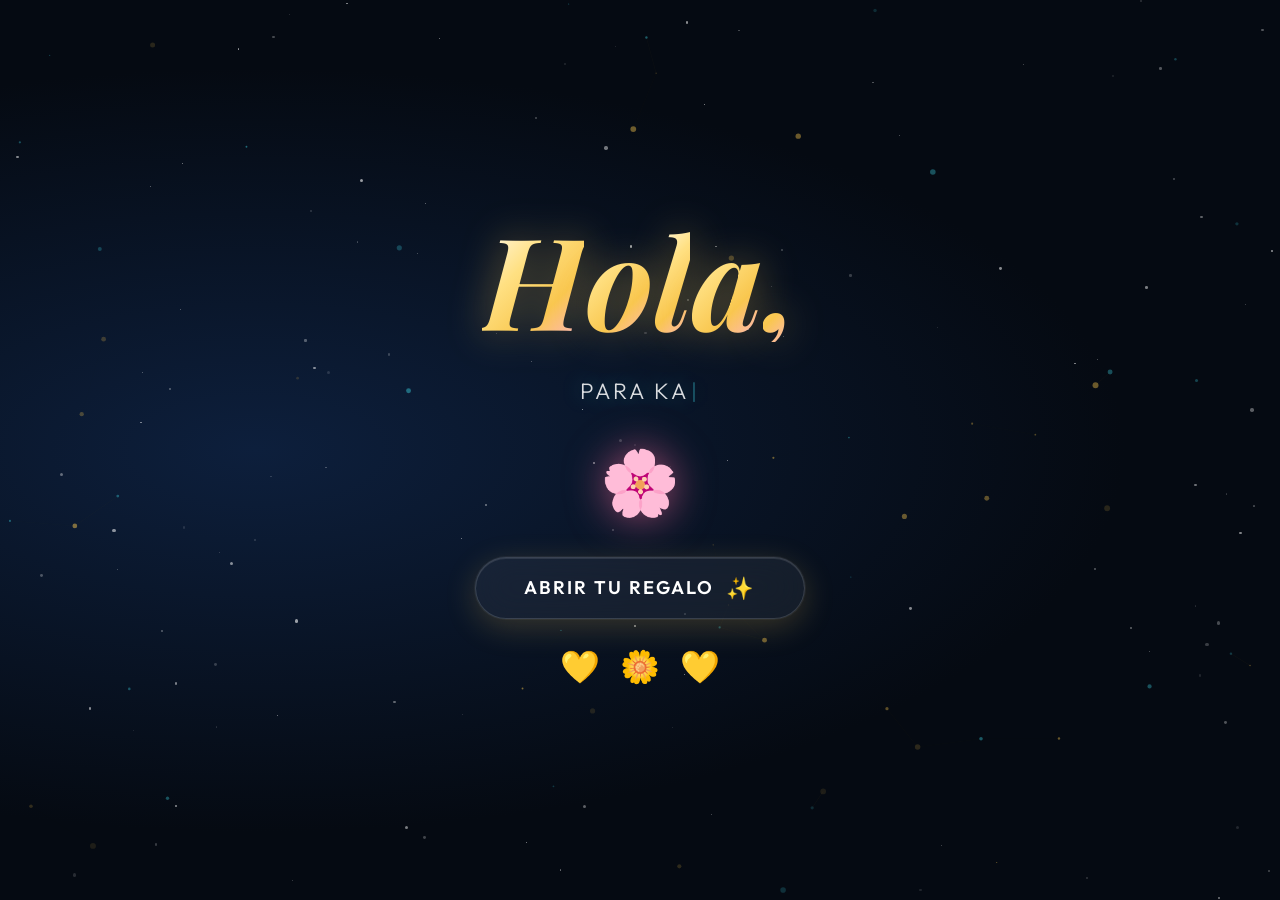
==== index.html @ 010958ec "Add files via upload" ====
<!DOCTYPE html>
<html lang="es">

<head>
  <meta charset="UTF-8">
  <meta http-equiv="X-UA-Compatible" content="IE=edge">
  <meta name="viewport" content="width=device-width, initial-scale=1.0">
  <meta name="description" content="Un detalle especial para ti, con flores y amor.">
  <link rel="stylesheet" href="css/style.css">
  <link rel="icon" href="img/flowers.png" type="image/x-icon">
  <link rel="preconnect" href="https://fonts.googleapis.com">
  <link rel="preconnect" href="https://fonts.gstatic.com" crossorigin>
  <link href="https://fonts.googleapis.com/css2?family=Playfair+Display:ital,wght@0,700;1,700&family=Outfit:wght@300;400;600&display=swap" rel="stylesheet">
  <title>Para Ti 🌸</title>
</head>

<body>
  <!-- Fondo de partículas -->
  <canvas id="particles-canvas"></canvas>

  <!-- Estrellas de fondo -->
  <div class="stars-bg" id="stars-bg"></div>

  <!-- Contenido principal -->
  <div class="main-content">
    <!-- Decoración flotante superior -->
    <div class="floating-petals" id="floating-petals"></div>

    <!-- Título animado letra por letra -->
    <div class="greetings" id="greetings">
      <span>H</span><span>o</span><span>l</span><span>a</span><span>,</span>
    </div>

    <!-- Descripción con typewriter -->
    <div class="description">
      <span id="typewriter-text"></span><span class="cursor">|</span>
    </div>

    <!-- Icono de flor decorativo -->
    <div class="flower-icon">🌸</div>

    <!-- Botón glassmorphism -->
    <div class="button-wrapper">
      <a href="flower.html" id="btn-enter" class="btn-glass">
        <span class="btn-text">Abrir tu regalo</span>
        <span class="btn-icon">✨</span>
      </a>
    </div>

    <!-- Decoración inferior -->
    <div class="bottom-decoration">
      <span>💛</span><span>🌼</span><span>💛</span>
    </div>
  </div>

  <script src="js/index.js"></script>
</body>

</html>
---- css/style.css ----
@import url('https://fonts.googleapis.com/css2?family=Playfair+Display:ital,wght@0,700;1,700&family=Outfit:wght@300;400;600&display=swap');

/* ============================
   RESET & VARIABLES
   ============================ */
*, *::before, *::after {
  margin: 0;
  padding: 0;
  box-sizing: border-box;
}

:root {
  --gold: #f9c74f;
  --gold-light: #ffe082;
  --gold-dark: #c79a00;
  --rose: #ff6b9d;
  --rose-light: #ffb3d1;
  --teal: #39c6d6;
  --dark: #050a12;
  --dark-2: #0a1426;
  --glass-bg: rgba(255, 255, 255, 0.06);
  --glass-border: rgba(255, 255, 255, 0.15);
}

/* ============================
   BASE
   ============================ */
html, body {
  width: 100%;
  height: 100%;
  overflow: hidden;
}

body {
  font-family: 'Outfit', sans-serif;
  background: radial-gradient(ellipse at 20% 50%, #0d1f3c 0%, var(--dark) 60%),
              radial-gradient(ellipse at 80% 20%, #1a0a2e 0%, transparent 50%);
  background-color: var(--dark);
  display: flex;
  align-items: center;
  justify-content: center;
  min-height: 100vh;
  position: relative;
}

/* ============================
   FONDO - CANVAS DE PARTÍCULAS
   ============================ */
#particles-canvas {
  position: fixed;
  top: 0;
  left: 0;
  width: 100%;
  height: 100%;
  z-index: 0;
  pointer-events: none;
}

/* ============================
   ESTRELLAS DE FONDO
   ============================ */
.stars-bg {
  position: fixed;
  top: 0;
  left: 0;
  width: 100%;
  height: 100%;
  z-index: 1;
  pointer-events: none;
}

.star {
  position: absolute;
  border-radius: 50%;
  background: white;
  animation: twinkle var(--duration, 3s) ease-in-out infinite var(--delay, 0s);
}

@keyframes twinkle {
  0%, 100% { opacity: 0.2; transform: scale(1); }
  50% { opacity: 1; transform: scale(1.4); }
}

/* ============================
   PÉTALOS FLOTANTES
   ============================ */
.floating-petals {
  position: fixed;
  top: 0;
  left: 0;
  width: 100%;
  height: 100%;
  pointer-events: none;
  z-index: 2;
  overflow: hidden;
}

.petal {
  position: absolute;
  top: -60px;
  font-size: clamp(14px, 2.5vw, 28px);
  animation: fall-petal linear infinite;
  opacity: 0;
}

@keyframes fall-petal {
  0% {
    transform: translateY(-60px) rotate(0deg) translateX(0);
    opacity: 0;
  }
  10% { opacity: 0.8; }
  80% { opacity: 0.6; }
  100% {
    transform: translateY(110vh) rotate(720deg) translateX(var(--drift, 40px));
    opacity: 0;
  }
}

/* ============================
   CONTENIDO PRINCIPAL
   ============================ */
.main-content {
  position: relative;
  z-index: 10;
  display: flex;
  flex-direction: column;
  align-items: center;
  justify-content: center;
  gap: clamp(16px, 3vh, 32px);
  padding: 40px 20px;
  text-align: center;
}

/* ============================
   SALUDO LETRA A LETRA
   ============================ */
.greetings {
  font-family: 'Playfair Display', serif;
  font-size: clamp(3.5rem, 12vw, 8rem);
  font-weight: 700;
  font-style: italic;
  line-height: 1;
  letter-spacing: -2px;
  display: flex;
  align-items: center;
  gap: 2px;
}

.greetings > span {
  display: inline-block;
  animation: glow-letter 3s ease-in-out infinite;
  background: linear-gradient(135deg, #fff 0%, var(--gold-light) 40%, var(--gold) 70%, var(--rose-light) 100%);
  -webkit-background-clip: text;
  -webkit-text-fill-color: transparent;
  background-clip: text;
  filter: drop-shadow(0 0 20px rgba(249, 199, 79, 0.4));
}

.greetings > span:nth-child(1) { animation-delay: 0s; }
.greetings > span:nth-child(2) { animation-delay: 0.15s; }
.greetings > span:nth-child(3) { animation-delay: 0.3s; }
.greetings > span:nth-child(4) { animation-delay: 0.45s; }
.greetings > span:nth-child(5) { animation-delay: 0.6s; }

@keyframes glow-letter {
  0%, 100% {
    filter: drop-shadow(0 0 15px rgba(249, 199, 79, 0.5));
    transform: translateY(0);
  }
  50% {
    filter: drop-shadow(0 0 35px rgba(249, 199, 79, 0.9)) drop-shadow(0 0 60px rgba(255, 107, 157, 0.4));
    transform: translateY(-5px);
  }
}

/* ============================
   DESCRIPCIÓN CON TYPEWRITER
   ============================ */
.description {
  font-size: clamp(0.95rem, 2.5vw, 1.4rem);
  font-weight: 300;
  color: rgba(255, 255, 255, 0.85);
  letter-spacing: 3px;
  text-transform: uppercase;
  min-height: 2em;
  display: flex;
  align-items: center;
  gap: 2px;
  text-shadow: 0 0 20px rgba(57, 198, 214, 0.4);
}

.cursor {
  display: inline-block;
  color: var(--teal);
  animation: blink-cursor 1s step-end infinite;
  font-weight: 100;
}

@keyframes blink-cursor {
  0%, 100% { opacity: 1; }
  50% { opacity: 0; }
}

/* ============================
   ÍCONO FLOR DECORATIVO
   ============================ */
.flower-icon {
  font-size: clamp(2.5rem, 6vw, 4rem);
  animation: float-icon 3s ease-in-out infinite;
  filter: drop-shadow(0 0 20px rgba(255, 107, 157, 0.6));
}

@keyframes float-icon {
  0%, 100% { transform: translateY(0) rotate(-5deg) scale(1); }
  33% { transform: translateY(-12px) rotate(5deg) scale(1.1); }
  66% { transform: translateY(-6px) rotate(-3deg) scale(1.05); }
}

/* ============================
   BOTÓN GLASSMORPHISM
   ============================ */
.button-wrapper {
  margin-top: 8px;
}

.btn-glass {
  display: inline-flex;
  align-items: center;
  gap: 12px;
  padding: 16px 48px;
  border-radius: 100px;
  text-decoration: none;
  font-family: 'Outfit', sans-serif;
  font-size: clamp(0.9rem, 2vw, 1.15rem);
  font-weight: 600;
  letter-spacing: 2px;
  text-transform: uppercase;
  color: #fff;
  background: var(--glass-bg);
  backdrop-filter: blur(20px);
  -webkit-backdrop-filter: blur(20px);
  border: 1px solid var(--glass-border);
  box-shadow: 
    0 8px 32px rgba(249, 199, 79, 0.2),
    0 0 0 1px rgba(255, 255, 255, 0.05),
    inset 0 1px 0 rgba(255, 255, 255, 0.1);
  position: relative;
  overflow: hidden;
  transition: all 0.4s cubic-bezier(0.175, 0.885, 0.32, 1.275);
  cursor: pointer;
}

.btn-glass::before {
  content: '';
  position: absolute;
  inset: 0;
  background: linear-gradient(135deg, 
    rgba(249, 199, 79, 0.15) 0%, 
    rgba(255, 107, 157, 0.1) 50%,
    rgba(57, 198, 214, 0.1) 100%);
  opacity: 0;
  transition: opacity 0.4s ease;
}

.btn-glass::after {
  content: '';
  position: absolute;
  top: -50%;
  left: -50%;
  width: 200%;
  height: 200%;
  background: conic-gradient(transparent 60%, rgba(249, 199, 79, 0.4), transparent 70%);
  animation: spin-border 4s linear infinite;
  opacity: 0;
  transition: opacity 0.4s ease;
}

.btn-glass:hover::before { opacity: 1; }
.btn-glass:hover::after { opacity: 1; }

.btn-glass:hover {
  transform: translateY(-4px) scale(1.04);
  box-shadow: 
    0 20px 60px rgba(249, 199, 79, 0.4),
    0 0 80px rgba(255, 107, 157, 0.2),
    inset 0 1px 0 rgba(255, 255, 255, 0.2);
  border-color: rgba(249, 199, 79, 0.5);
}

.btn-glass:active {
  transform: translateY(-1px) scale(1.01);
}

.btn-text {
  position: relative;
  z-index: 1;
}

.btn-icon {
  position: relative;
  z-index: 1;
  font-size: 1.2em;
  animation: spin-icon 3s ease-in-out infinite;
}

@keyframes spin-border {
  0% { transform: rotate(0deg); }
  100% { transform: rotate(360deg); }
}

@keyframes spin-icon {
  0%, 100% { transform: rotate(-10deg) scale(1); }
  50% { transform: rotate(15deg) scale(1.2); }
}

/* ============================
   DECORACIÓN INFERIOR
   ============================ */
.bottom-decoration {
  display: flex;
  gap: 20px;
  font-size: clamp(1.2rem, 3vw, 2rem);
  animation: bounce-decor 2s ease-in-out infinite;
}

.bottom-decoration span:nth-child(1) { animation: bounce-decor 2s 0s ease-in-out infinite; }
.bottom-decoration span:nth-child(2) { animation: bounce-decor 2s 0.3s ease-in-out infinite; }
.bottom-decoration span:nth-child(3) { animation: bounce-decor 2s 0.6s ease-in-out infinite; }

@keyframes bounce-decor {
  0%, 100% { transform: translateY(0) rotate(0deg); }
  50% { transform: translateY(-10px) rotate(15deg); }
}

/* ============================
   RESPONSIVE
   ============================ */
@media screen and (max-width: 480px) {
  .greetings {
    letter-spacing: -1px;
  }
  .btn-glass {
    padding: 14px 36px;
  }
}
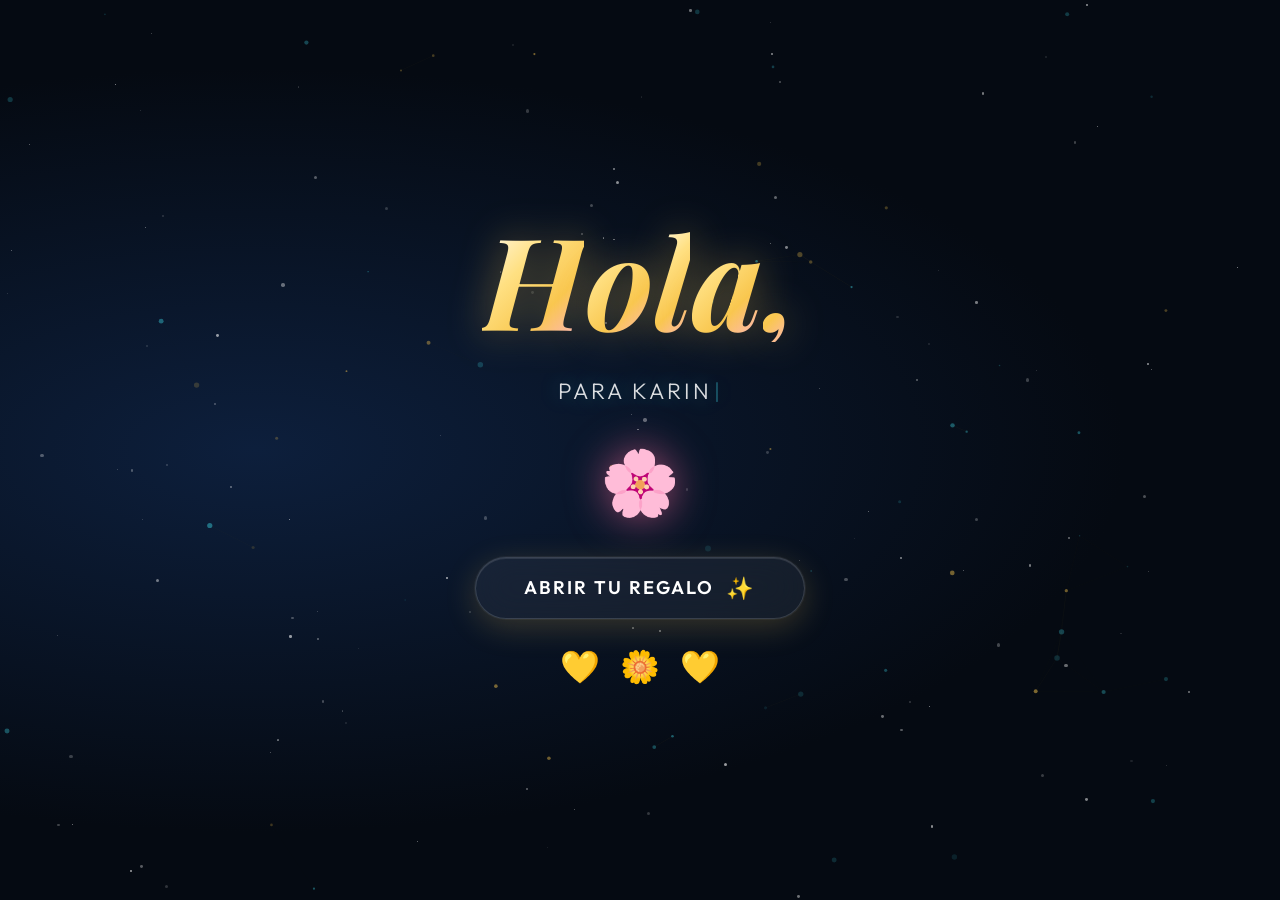
==== commit c38818ea: "Add files via upload" ====
--- a/index.html
+++ b/index.html
@@ -4,7 +4,10 @@
 <head>
   <meta charset="UTF-8">
   <meta http-equiv="X-UA-Compatible" content="IE=edge">
-  <meta name="viewport" content="width=device-width, initial-scale=1.0">
+  <meta name="viewport" content="width=device-width, initial-scale=1.0, viewport-fit=cover">
+  <meta name="apple-mobile-web-app-capable" content="yes">
+  <meta name="apple-mobile-web-app-status-bar-style" content="black-translucent">
+  <meta name="theme-color" content="#050a12">
   <meta name="description" content="Un detalle especial para ti, con flores y amor.">
   <link rel="stylesheet" href="css/style.css">
   <link rel="icon" href="img/flowers.png" type="image/x-icon">
--- a/css/style.css
+++ b/css/style.css
@@ -28,7 +28,11 @@
 html, body {
   width: 100%;
   height: 100%;
+  min-height: 100vh;
+  min-height: 100dvh;
   overflow: hidden;
+  -webkit-tap-highlight-color: transparent;
+  -webkit-touch-callout: none;
 }
 
 body {
@@ -40,6 +44,7 @@
   align-items: center;
   justify-content: center;
   min-height: 100vh;
+  min-height: 100dvh;
   position: relative;
 }
 
@@ -335,11 +340,43 @@
 /* ============================
    RESPONSIVE
    ============================ */
-@media screen and (max-width: 480px) {
+@media screen and (max-width: 600px) {
+  .main-content {
+    gap: clamp(12px, 2.5vh, 24px);
+    padding: calc(16px + env(safe-area-inset-top, 0px)) calc(16px + env(safe-area-inset-right, 0px)) calc(16px + env(safe-area-inset-bottom, 0px)) calc(16px + env(safe-area-inset-left, 0px));
+  }
   .greetings {
+    font-size: clamp(2.8rem, 14vw, 4.8rem);
     letter-spacing: -1px;
   }
+  .description {
+    font-size: clamp(0.85rem, 3.2vw, 1.15rem);
+    letter-spacing: 2px;
+  }
+  .flower-icon {
+    font-size: clamp(2.2rem, 8vw, 3.2rem);
+  }
   .btn-glass {
-    padding: 14px 36px;
+    padding: 14px 34px;
+    font-size: clamp(0.85rem, 3.5vw, 1rem);
+    touch-action: manipulation;
+  }
+  .bottom-decoration {
+    font-size: 1.3rem;
+    gap: 14px;
+  }
+}
+
+@media screen and (max-width: 360px) {
+  .main-content {
+    gap: 10px;
+  }
+  .greetings {
+    font-size: 2.5rem;
+  }
+  .btn-glass {
+    padding: 12px 26px;
+    font-size: 0.8rem;
+    letter-spacing: 1px;
   }
 }
